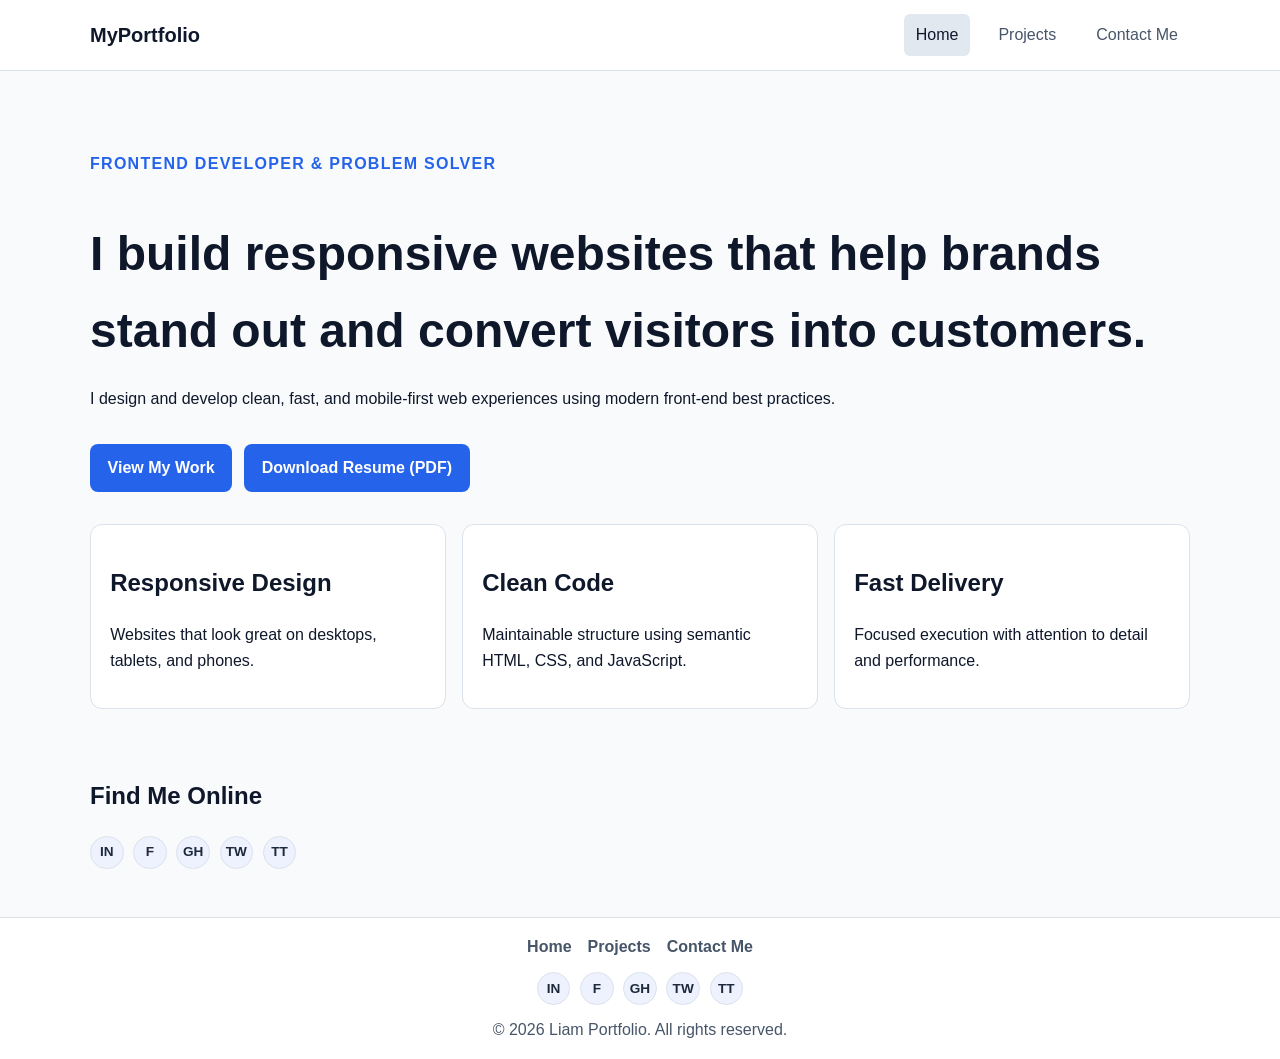
==== index.html @ 13a0f784 "Initial commit" ====
<!DOCTYPE html>
<html lang="en">
  <head>
    <meta charset="UTF-8" />
    <meta name="viewport" content="width=device-width, initial-scale=1.0" />
    <title>Portfolio | Home</title>
    <link rel="stylesheet" href="styles.css" />
  </head>
  <body>
    <header class="site-header">
      <div class="container nav-wrapper">
        <a class="logo" href="index.html">MyPortfolio</a>
        <button class="menu-toggle" aria-label="Open navigation menu" aria-expanded="false" aria-controls="primary-nav">
          ☰
        </button>
        <nav id="primary-nav" class="site-nav">
          <a class="active" href="index.html">Home</a>
          <a href="projects.html">Projects</a>
          <a href="contact.html">Contact Me</a>
        </nav>
      </div>
    </header>

    <main>
      <section class="hero container">
        <p class="eyebrow">Frontend Developer & Problem Solver</p>
        <h1>I build responsive websites that help brands stand out and convert visitors into customers.</h1>
        <p>
          I design and develop clean, fast, and mobile-first web experiences using modern
          front-end best practices.
        </p>
        <div class="hero-actions">
          <a class="button" href="projects.html">View My Work</a>
          <a class="button button-secondary" href="resume.pdf" download>Download Resume (PDF)</a>
        </div>
      </section>

      <section class="highlights container">
        <article class="card">
          <h2>Responsive Design</h2>
          <p>Websites that look great on desktops, tablets, and phones.</p>
        </article>
        <article class="card">
          <h2>Clean Code</h2>
          <p>Maintainable structure using semantic HTML, CSS, and JavaScript.</p>
        </article>
        <article class="card">
          <h2>Fast Delivery</h2>
          <p>Focused execution with attention to detail and performance.</p>
        </article>
      </section>

      <section class="container social-section">
        <h2>Find Me Online</h2>
        <div class="social-links" aria-label="Social media links">
          <a href="https://www.linkedin.com" target="_blank" rel="noopener noreferrer" aria-label="LinkedIn">in</a>
          <a href="https://www.facebook.com" target="_blank" rel="noopener noreferrer" aria-label="Facebook">f</a>
          <a href="https://github.com" target="_blank" rel="noopener noreferrer" aria-label="GitHub">gh</a>
          <a href="https://www.twitch.tv" target="_blank" rel="noopener noreferrer" aria-label="Twitch">tw</a>
          <a href="https://www.tiktok.com" target="_blank" rel="noopener noreferrer" aria-label="TikTok">tt</a>
        </div>
      </section>
    </main>

    <footer class="site-footer">
      <div class="container footer-content">
        <nav class="footer-nav" aria-label="Footer navigation">
          <a href="index.html">Home</a>
          <a href="projects.html">Projects</a>
          <a href="contact.html">Contact Me</a>
        </nav>

        <div class="social-links" aria-label="Social media links">
          <a href="https://www.linkedin.com" target="_blank" rel="noopener noreferrer" aria-label="LinkedIn">in</a>
          <a href="https://www.facebook.com" target="_blank" rel="noopener noreferrer" aria-label="Facebook">f</a>
          <a href="https://github.com" target="_blank" rel="noopener noreferrer" aria-label="GitHub">gh</a>
          <a href="https://www.twitch.tv" target="_blank" rel="noopener noreferrer" aria-label="Twitch">tw</a>
          <a href="https://www.tiktok.com" target="_blank" rel="noopener noreferrer" aria-label="TikTok">tt</a>
        </div>

        <p>&copy; 2026 Liam Portfolio. All rights reserved.</p>
      </div>
    </footer>

    <script src="script.js"></script>
  </body>
</html>
---- styles.css ----
:root {
  --bg: #f8fafc;
  --surface: #ffffff;
  --text: #0f172a;
  --muted: #475569;
  --primary: #2563eb;
  --primary-dark: #1d4ed8;
  --border: #dbe2ea;
}

* {
  box-sizing: border-box;
}

body {
  margin: 0;
  font-family: Arial, Helvetica, sans-serif;
  color: var(--text);
  background: var(--bg);
  line-height: 1.6;
}

.container {
  width: min(1100px, 92%);
  margin: 0 auto;
}

.site-header {
  background: var(--surface);
  border-bottom: 1px solid var(--border);
  position: sticky;
  top: 0;
  z-index: 10;
}

.nav-wrapper {
  display: flex;
  align-items: center;
  justify-content: space-between;
  min-height: 70px;
}

.logo {
  font-size: 1.25rem;
  font-weight: 700;
  color: var(--text);
  text-decoration: none;
}

.site-nav {
  display: flex;
  gap: 1rem;
}

.site-nav a {
  text-decoration: none;
  color: var(--muted);
  padding: 0.5rem 0.75rem;
  border-radius: 6px;
}

.site-nav a:hover,
.site-nav a.active {
  background: #e2e8f0;
  color: var(--text);
}

.menu-toggle {
  display: none;
  font-size: 1.5rem;
  background: transparent;
  border: 1px solid var(--border);
  padding: 0.3rem 0.55rem;
  border-radius: 6px;
  cursor: pointer;
}

.hero {
  padding: 4rem 0 2rem;
}


.eyebrow {
  color: var(--primary);
  font-weight: 700;
  text-transform: uppercase;
  letter-spacing: 0.08em;
  margin-bottom: 0.4rem;
}

.hero-actions {
  display: flex;
  gap: 0.75rem;
  flex-wrap: wrap;
}

.button-secondary {
  background: #0f172a;
}

.button-secondary:hover {
  background: #1e293b;
}
.hero h1 {
  font-size: clamp(2rem, 4vw, 3rem);
  margin-bottom: 0.5rem;
}

.button {
  display: inline-block;
  margin-top: 1rem;
  padding: 0.7rem 1.1rem;
  border: none;
  border-radius: 8px;
  background: var(--primary);
  color: white;
  text-decoration: none;
  font-weight: 600;
  cursor: pointer;
}

.button:hover {
  background: var(--primary-dark);
}

.highlights,
.project-grid {
  display: grid;
  grid-template-columns: repeat(3, 1fr);
  gap: 1rem;
  padding-bottom: 3rem;
}

.card {
  background: var(--surface);
  padding: 1.2rem;
  border: 1px solid var(--border);
  border-radius: 12px;
}

.page-content {
  padding: 2.5rem 0 3rem;
}

.contact-form {
  background: var(--surface);
  border: 1px solid var(--border);
  border-radius: 12px;
  padding: 1.2rem;
  max-width: 650px;
}

.contact-form label {
  display: block;
  margin-top: 0.9rem;
  font-weight: 600;
}

.contact-form input,
.contact-form textarea {
  width: 100%;
  padding: 0.7rem;
  margin-top: 0.35rem;
  border: 1px solid var(--border);
  border-radius: 8px;
  font: inherit;
}

.site-footer {
  border-top: 1px solid var(--border);
  background: var(--surface);
  padding: 1rem 0;
  margin-top: auto;
}

.site-footer p {
  margin: 0;
  color: var(--muted);
  text-align: center;
}

@media (max-width: 768px) {
  .menu-toggle {
    display: block;
  }

  .site-nav {
    display: none;
    position: absolute;
    right: 4%;
    top: 70px;
    flex-direction: column;
    background: var(--surface);
    border: 1px solid var(--border);
    border-radius: 10px;
    padding: 0.5rem;
    width: 190px;
    box-shadow: 0 10px 20px rgba(0, 0, 0, 0.08);
  }

  .site-nav.open {
    display: flex;
  }

  .highlights,
  .project-grid {
    grid-template-columns: 1fr;
  }
}

.social-section {
  padding-bottom: 3rem;
}

.footer-content {
  display: flex;
  flex-direction: column;
  align-items: center;
  gap: 0.75rem;
}

.footer-nav {
  display: flex;
  gap: 1rem;
  flex-wrap: wrap;
  justify-content: center;
}

.footer-nav a {
  text-decoration: none;
  color: var(--muted);
  font-weight: 600;
}

.footer-nav a:hover {
  color: var(--primary);
}

.social-links {
  display: flex;
  gap: 0.6rem;
  flex-wrap: wrap;
}

.social-links a {
  width: 2.1rem;
  height: 2.1rem;
  display: inline-flex;
  align-items: center;
  justify-content: center;
  border: 1px solid var(--border);
  border-radius: 999px;
  background: #eef2ff;
  color: #1e293b;
  text-decoration: none;
  font-size: 0.85rem;
  font-weight: 700;
  text-transform: uppercase;
}

.social-links a:hover {
  background: #dbeafe;
  color: var(--primary-dark);
}
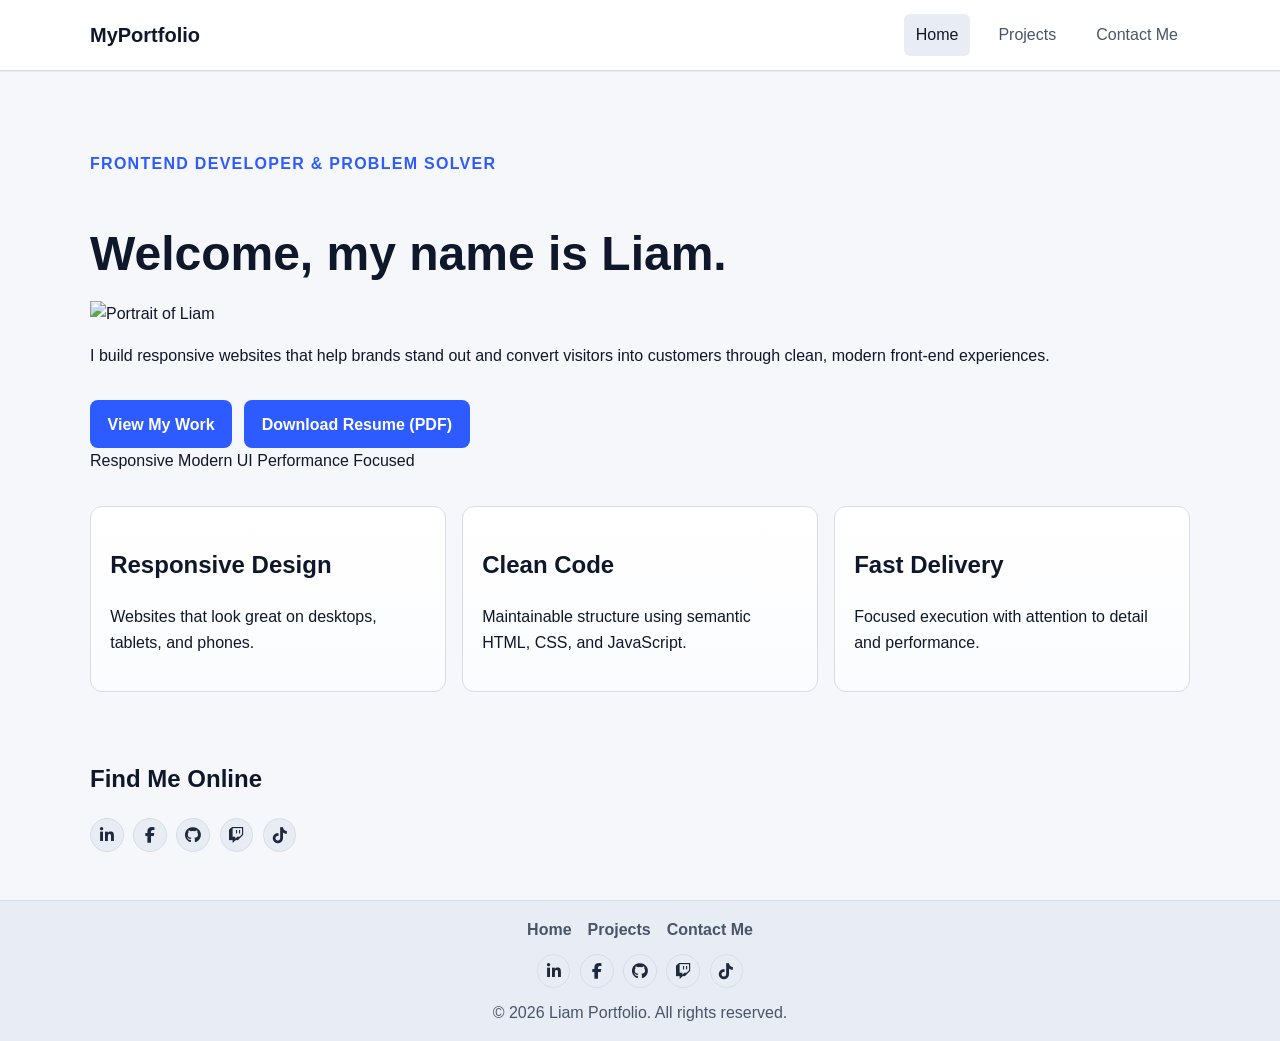
==== commit df480d05: "Added profile picture and changed Social Media Links" ====
--- a/index.html
+++ b/index.html
@@ -5,6 +5,12 @@
     <meta name="viewport" content="width=device-width, initial-scale=1.0" />
     <title>Portfolio | Home</title>
     <link rel="stylesheet" href="styles.css" />
+    <link
+      rel="stylesheet"
+      href="https://cdnjs.cloudflare.com/ajax/libs/font-awesome/6.5.2/css/all.min.css"
+      crossorigin="anonymous"
+      referrerpolicy="no-referrer"
+    />
   </head>
   <body>
     <header class="site-header">
@@ -23,15 +29,31 @@
 
     <main>
       <section class="hero container">
-        <p class="eyebrow">Frontend Developer & Problem Solver</p>
-        <h1>I build responsive websites that help brands stand out and convert visitors into customers.</h1>
-        <p>
-          I design and develop clean, fast, and mobile-first web experiences using modern
-          front-end best practices.
-        </p>
-        <div class="hero-actions">
-          <a class="button" href="projects.html">View My Work</a>
-          <a class="button button-secondary" href="resume.pdf" download>Download Resume (PDF)</a>
+        <div class="hero-content">
+          <p class="eyebrow">Frontend Developer & Problem Solver</p>
+          <div class="hero-intro-row">
+            <h1>Welcome, my name is Liam.</h1>
+            <div class="hero-image-wrap">
+              <img
+                class="hero-image"
+                src="https://images.unsplash.com/photo-1500648767791-00dcc994a43e?auto=format&fit=crop&w=900&q=80"
+                alt="Portrait of Liam"
+              />
+            </div>
+          </div>
+          <p>
+            I build responsive websites that help brands stand out and convert visitors
+            into customers through clean, modern front-end experiences.
+          </p>
+          <div class="hero-actions">
+            <a class="button" href="projects.html">View My Work</a>
+            <a class="button button-secondary" href="resume.pdf" download>Download Resume (PDF)</a>
+          </div>
+          <div class="hero-highlights">
+            <span>Responsive</span>
+            <span>Modern UI</span>
+            <span>Performance Focused</span>
+          </div>
         </div>
       </section>
 
@@ -53,11 +75,11 @@
       <section class="container social-section">
         <h2>Find Me Online</h2>
         <div class="social-links" aria-label="Social media links">
-          <a href="https://www.linkedin.com" target="_blank" rel="noopener noreferrer" aria-label="LinkedIn">in</a>
-          <a href="https://www.facebook.com" target="_blank" rel="noopener noreferrer" aria-label="Facebook">f</a>
-          <a href="https://github.com" target="_blank" rel="noopener noreferrer" aria-label="GitHub">gh</a>
-          <a href="https://www.twitch.tv" target="_blank" rel="noopener noreferrer" aria-label="Twitch">tw</a>
-          <a href="https://www.tiktok.com" target="_blank" rel="noopener noreferrer" aria-label="TikTok">tt</a>
+          <a href="https://www.linkedin.com" target="_blank" rel="noopener noreferrer" aria-label="LinkedIn"><i class="fa-brands fa-linkedin-in" aria-hidden="true"></i></a>
+          <a href="https://www.facebook.com" target="_blank" rel="noopener noreferrer" aria-label="Facebook"><i class="fa-brands fa-facebook-f" aria-hidden="true"></i></a>
+          <a href="https://github.com" target="_blank" rel="noopener noreferrer" aria-label="GitHub"><i class="fa-brands fa-github" aria-hidden="true"></i></a>
+          <a href="https://www.twitch.tv" target="_blank" rel="noopener noreferrer" aria-label="Twitch"><i class="fa-brands fa-twitch" aria-hidden="true"></i></a>
+          <a href="https://www.tiktok.com" target="_blank" rel="noopener noreferrer" aria-label="TikTok"><i class="fa-brands fa-tiktok" aria-hidden="true"></i></a>
         </div>
       </section>
     </main>
@@ -71,11 +93,11 @@
         </nav>
 
         <div class="social-links" aria-label="Social media links">
-          <a href="https://www.linkedin.com" target="_blank" rel="noopener noreferrer" aria-label="LinkedIn">in</a>
-          <a href="https://www.facebook.com" target="_blank" rel="noopener noreferrer" aria-label="Facebook">f</a>
-          <a href="https://github.com" target="_blank" rel="noopener noreferrer" aria-label="GitHub">gh</a>
-          <a href="https://www.twitch.tv" target="_blank" rel="noopener noreferrer" aria-label="Twitch">tw</a>
-          <a href="https://www.tiktok.com" target="_blank" rel="noopener noreferrer" aria-label="TikTok">tt</a>
+          <a href="https://www.linkedin.com" target="_blank" rel="noopener noreferrer" aria-label="LinkedIn"><i class="fa-brands fa-linkedin-in" aria-hidden="true"></i></a>
+          <a href="https://www.facebook.com" target="_blank" rel="noopener noreferrer" aria-label="Facebook"><i class="fa-brands fa-facebook-f" aria-hidden="true"></i></a>
+          <a href="https://github.com" target="_blank" rel="noopener noreferrer" aria-label="GitHub"><i class="fa-brands fa-github" aria-hidden="true"></i></a>
+          <a href="https://www.twitch.tv" target="_blank" rel="noopener noreferrer" aria-label="Twitch"><i class="fa-brands fa-twitch" aria-hidden="true"></i></a>
+          <a href="https://www.tiktok.com" target="_blank" rel="noopener noreferrer" aria-label="TikTok"><i class="fa-brands fa-tiktok" aria-hidden="true"></i></a>
         </div>
 
         <p>&copy; 2026 Liam Portfolio. All rights reserved.</p>
--- a/styles.css
+++ b/styles.css
@@ -1,11 +1,12 @@
 :root {
-  --bg: #f8fafc;
+  --bg: #f5f7fb;
   --surface: #ffffff;
+  --secondary: #e8edf5;
   --text: #0f172a;
   --muted: #475569;
-  --primary: #2563eb;
-  --primary-dark: #1d4ed8;
-  --border: #dbe2ea;
+  --primary: #2d5bff;
+  --primary-dark: #1e46d9;
+  --border: #d6dde8;
 }
 
 * {
@@ -27,6 +28,7 @@
 
 .site-header {
   background: var(--surface);
+  box-shadow: 0 1px 0 rgba(15, 23, 42, 0.04);
   border-bottom: 1px solid var(--border);
   position: sticky;
   top: 0;
@@ -61,7 +63,7 @@
 
 .site-nav a:hover,
 .site-nav a.active {
-  background: #e2e8f0;
+  background: var(--secondary);
   color: var(--text);
 }
 
@@ -73,6 +75,10 @@
   padding: 0.3rem 0.55rem;
   border-radius: 6px;
   cursor: pointer;
+}
+
+.menu-toggle:hover {
+  background: var(--secondary);
 }
 
 .hero {
@@ -95,11 +101,11 @@
 }
 
 .button-secondary {
-  background: #0f172a;
+  background: #334155;
 }
 
 .button-secondary:hover {
-  background: #1e293b;
+  background: #1f2937;
 }
 .hero h1 {
   font-size: clamp(2rem, 4vw, 3rem);
@@ -132,7 +138,7 @@
 }
 
 .card {
-  background: var(--surface);
+  background: linear-gradient(180deg, var(--surface) 0%, #fbfcff 100%);
   padding: 1.2rem;
   border: 1px solid var(--border);
   border-radius: 12px;
@@ -168,7 +174,7 @@
 
 .site-footer {
   border-top: 1px solid var(--border);
-  background: var(--surface);
+  background: var(--secondary);
   padding: 1rem 0;
   margin-top: auto;
 }
@@ -250,7 +256,7 @@
   justify-content: center;
   border: 1px solid var(--border);
   border-radius: 999px;
-  background: #eef2ff;
+  background: var(--secondary);
   color: #1e293b;
   text-decoration: none;
   font-size: 0.85rem;
@@ -259,6 +265,12 @@
 }
 
 .social-links a:hover {
-  background: #dbeafe;
+  background: #dbe4ff;
   color: var(--primary-dark);
 }
+
+
+.social-links a i {
+  font-size: 1rem;
+  line-height: 1;
+}
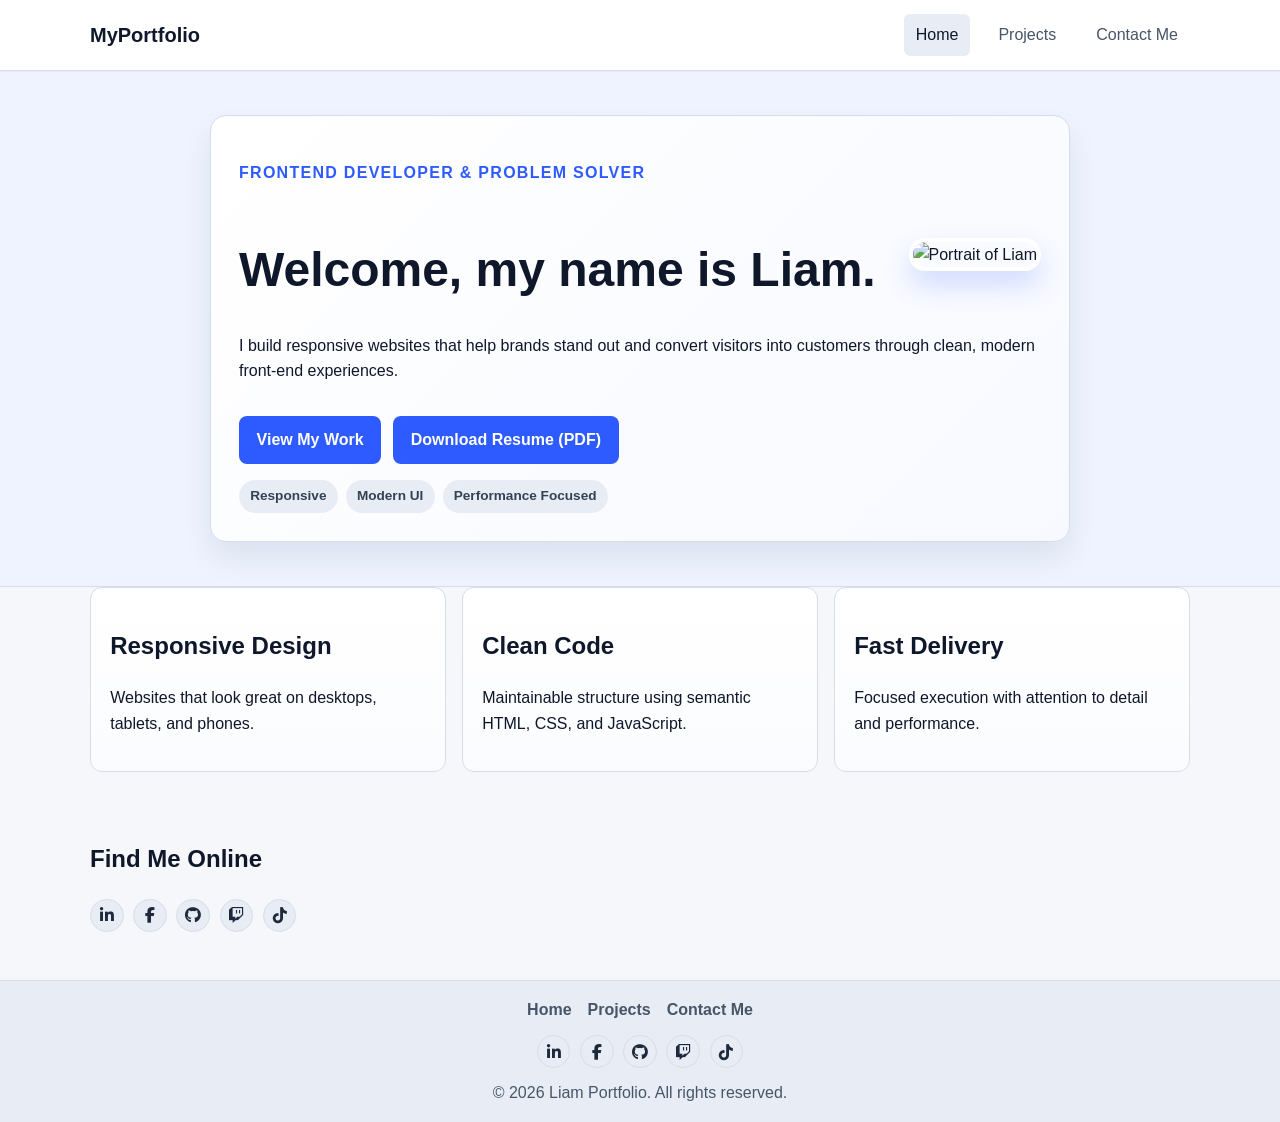
==== commit c4105267: "Index.html - Changed the layout so my info in a card" ====
--- a/index.html
+++ b/index.html
@@ -28,31 +28,35 @@
     </header>
 
     <main>
-      <section class="hero container">
-        <div class="hero-content">
-          <p class="eyebrow">Frontend Developer & Problem Solver</p>
-          <div class="hero-intro-row">
-            <h1>Welcome, my name is Liam.</h1>
-            <div class="hero-image-wrap">
-              <img
-                class="hero-image"
-                src="https://images.unsplash.com/photo-1500648767791-00dcc994a43e?auto=format&fit=crop&w=900&q=80"
-                alt="Portrait of Liam"
-              />
+      <section class="intro-section">
+        <div class="container">
+          <div class="hero">
+            <div class="hero-content">
+              <p class="eyebrow">Frontend Developer & Problem Solver</p>
+              <div class="hero-intro-row">
+                <h1>Welcome, my name is Liam.</h1>
+                <div class="hero-image-wrap">
+                  <img
+                    class="hero-image"
+                    src="https://images.unsplash.com/photo-1500648767791-00dcc994a43e?auto=format&fit=crop&w=900&q=80"
+                    alt="Portrait of Liam"
+                  />
+                </div>
+              </div>
+              <p>
+                I build responsive websites that help brands stand out and convert visitors
+                into customers through clean, modern front-end experiences.
+              </p>
+              <div class="hero-actions">
+                <a class="button" href="projects.html">View My Work</a>
+                <a class="button button-secondary" href="resume.pdf" download>Download Resume (PDF)</a>
+              </div>
+              <div class="hero-highlights">
+                <span>Responsive</span>
+                <span>Modern UI</span>
+                <span>Performance Focused</span>
+              </div>
             </div>
-          </div>
-          <p>
-            I build responsive websites that help brands stand out and convert visitors
-            into customers through clean, modern front-end experiences.
-          </p>
-          <div class="hero-actions">
-            <a class="button" href="projects.html">View My Work</a>
-            <a class="button button-secondary" href="resume.pdf" download>Download Resume (PDF)</a>
-          </div>
-          <div class="hero-highlights">
-            <span>Responsive</span>
-            <span>Modern UI</span>
-            <span>Performance Focused</span>
           </div>
         </div>
       </section>
--- a/styles.css
+++ b/styles.css
@@ -82,9 +82,44 @@
 }
 
 .hero {
-  padding: 4rem 0 2rem;
-}
-
+  padding: 0;
+}
+
+.intro-section {
+  background: #eef3ff;
+  padding: 2.75rem 0;
+  border-bottom: 1px solid var(--border);
+}
+
+.hero-content {
+  max-width: 860px;
+  margin: 0 auto;
+  background: linear-gradient(135deg, #ffffff 0%, #f7f9ff 100%);
+  border: 1px solid var(--border);
+  border-radius: 1rem;
+  padding: 1.75rem;
+  box-shadow: 0 16px 30px rgba(15, 23, 42, 0.08);
+}
+
+.hero-intro-row {
+  display: flex;
+  align-items: center;
+  justify-content: space-between;
+  gap: 1rem;
+}
+
+.hero-image-wrap {
+  flex: 0 0 auto;
+}
+
+.hero-image {
+  width: 120px;
+  height: 120px;
+  object-fit: cover;
+  border-radius: 999px;
+  border: 4px solid var(--surface);
+  box-shadow: 0 14px 28px rgba(45, 91, 255, 0.2);
+}
 
 .eyebrow {
   color: var(--primary);
@@ -98,6 +133,23 @@
   display: flex;
   gap: 0.75rem;
   flex-wrap: wrap;
+}
+
+
+.hero-highlights {
+  display: flex;
+  flex-wrap: wrap;
+  gap: 0.5rem;
+  margin-top: 1rem;
+}
+
+.hero-highlights span {
+  background: var(--secondary);
+  color: #334155;
+  padding: 0.35rem 0.7rem;
+  border-radius: 999px;
+  font-size: 0.85rem;
+  font-weight: 600;
 }
 
 .button-secondary {
@@ -208,6 +260,25 @@
     display: flex;
   }
 
+  .hero-content {
+    padding: 1.2rem;
+  }
+
+  .hero-intro-row {
+    flex-direction: column-reverse;
+    text-align: center;
+  }
+
+  .hero-image {
+    width: 96px;
+    height: 96px;
+  }
+
+  .hero-actions,
+  .hero-highlights {
+    justify-content: center;
+  }
+
   .highlights,
   .project-grid {
     grid-template-columns: 1fr;
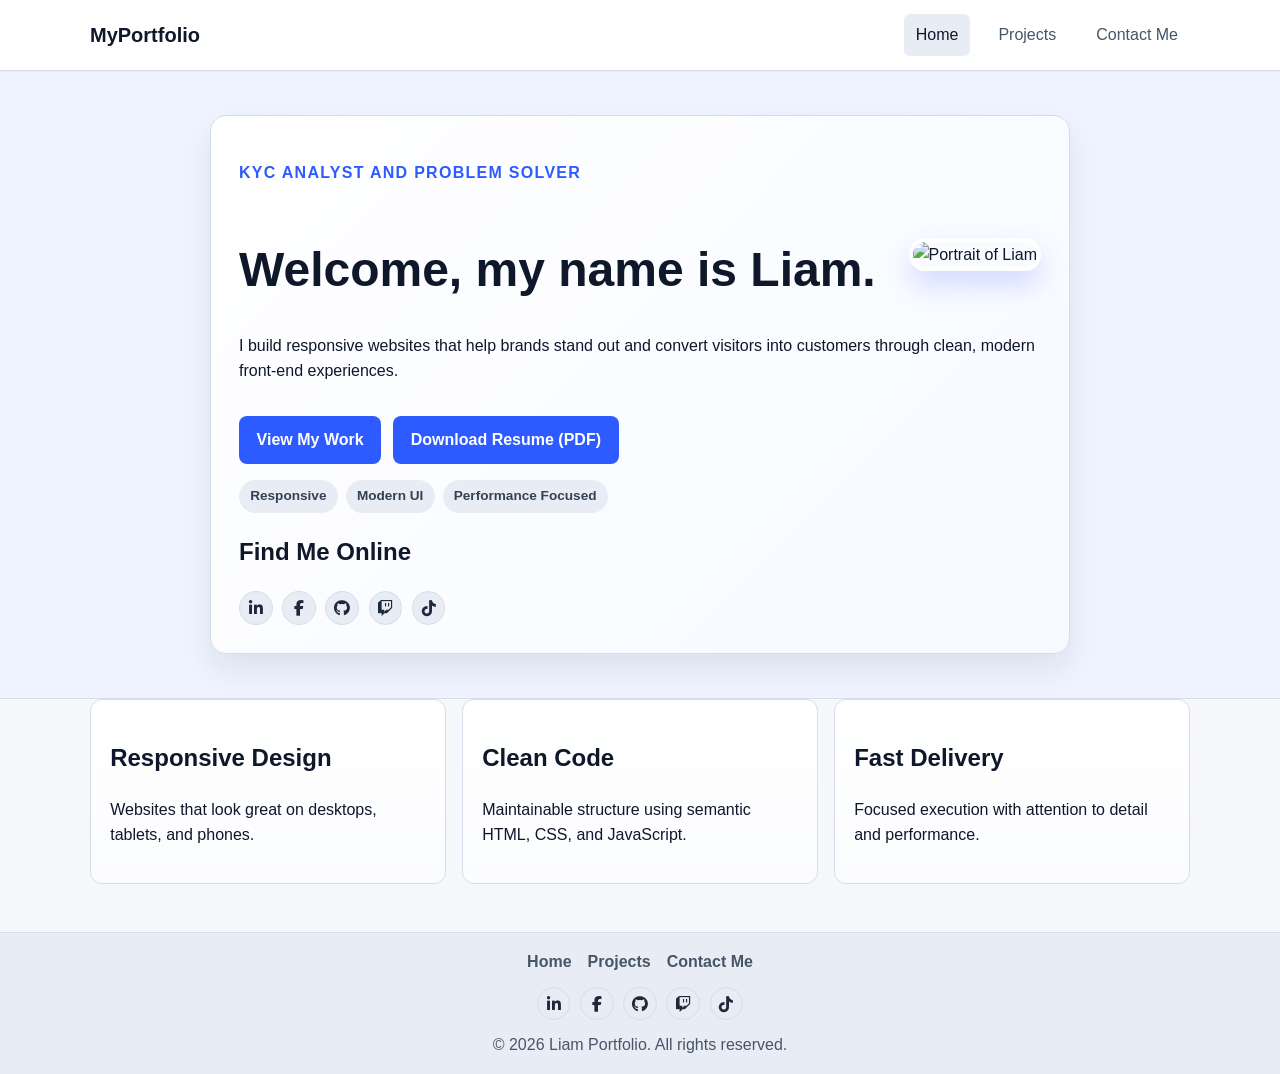
==== commit a9b070db: "Add icons to section" ====
--- a/index.html
+++ b/index.html
@@ -32,7 +32,7 @@
         <div class="container">
           <div class="hero">
             <div class="hero-content">
-              <p class="eyebrow">Frontend Developer & Problem Solver</p>
+              <p class="eyebrow">KYC Analyst and Problem Solver</p>
               <div class="hero-intro-row">
                 <h1>Welcome, my name is Liam.</h1>
                 <div class="hero-image-wrap">
@@ -56,6 +56,16 @@
                 <span>Modern UI</span>
                 <span>Performance Focused</span>
               </div>
+              
+                <h2>Find Me Online</h2>
+                <div class="social-links" aria-label="Social media links">
+                  <a href="https://www.linkedin.com" target="_blank" rel="noopener noreferrer" aria-label="LinkedIn"><i class="fa-brands fa-linkedin-in" aria-hidden="true"></i></a>
+                  <a href="https://www.facebook.com" target="_blank" rel="noopener noreferrer" aria-label="Facebook"><i class="fa-brands fa-facebook-f" aria-hidden="true"></i></a>
+                  <a href="https://github.com" target="_blank" rel="noopener noreferrer" aria-label="GitHub"><i class="fa-brands fa-github" aria-hidden="true"></i></a>
+                  <a href="https://www.twitch.tv" target="_blank" rel="noopener noreferrer" aria-label="Twitch"><i class="fa-brands fa-twitch" aria-hidden="true"></i></a>
+                  <a href="https://www.tiktok.com" target="_blank" rel="noopener noreferrer" aria-label="TikTok"><i class="fa-brands fa-tiktok" aria-hidden="true"></i></a>
+                </div>
+           
             </div>
           </div>
         </div>
@@ -76,16 +86,6 @@
         </article>
       </section>
 
-      <section class="container social-section">
-        <h2>Find Me Online</h2>
-        <div class="social-links" aria-label="Social media links">
-          <a href="https://www.linkedin.com" target="_blank" rel="noopener noreferrer" aria-label="LinkedIn"><i class="fa-brands fa-linkedin-in" aria-hidden="true"></i></a>
-          <a href="https://www.facebook.com" target="_blank" rel="noopener noreferrer" aria-label="Facebook"><i class="fa-brands fa-facebook-f" aria-hidden="true"></i></a>
-          <a href="https://github.com" target="_blank" rel="noopener noreferrer" aria-label="GitHub"><i class="fa-brands fa-github" aria-hidden="true"></i></a>
-          <a href="https://www.twitch.tv" target="_blank" rel="noopener noreferrer" aria-label="Twitch"><i class="fa-brands fa-twitch" aria-hidden="true"></i></a>
-          <a href="https://www.tiktok.com" target="_blank" rel="noopener noreferrer" aria-label="TikTok"><i class="fa-brands fa-tiktok" aria-hidden="true"></i></a>
-        </div>
-      </section>
     </main>
 
     <footer class="site-footer">
--- a/styles.css
+++ b/styles.css
@@ -179,6 +179,12 @@
 
 .button:hover {
   background: var(--primary-dark);
+}
+
+.project-button {
+  margin-top: 0.8rem;
+  padding: 0.55rem 0.95rem;
+  font-size: 0.95rem;
 }
 
 .highlights,
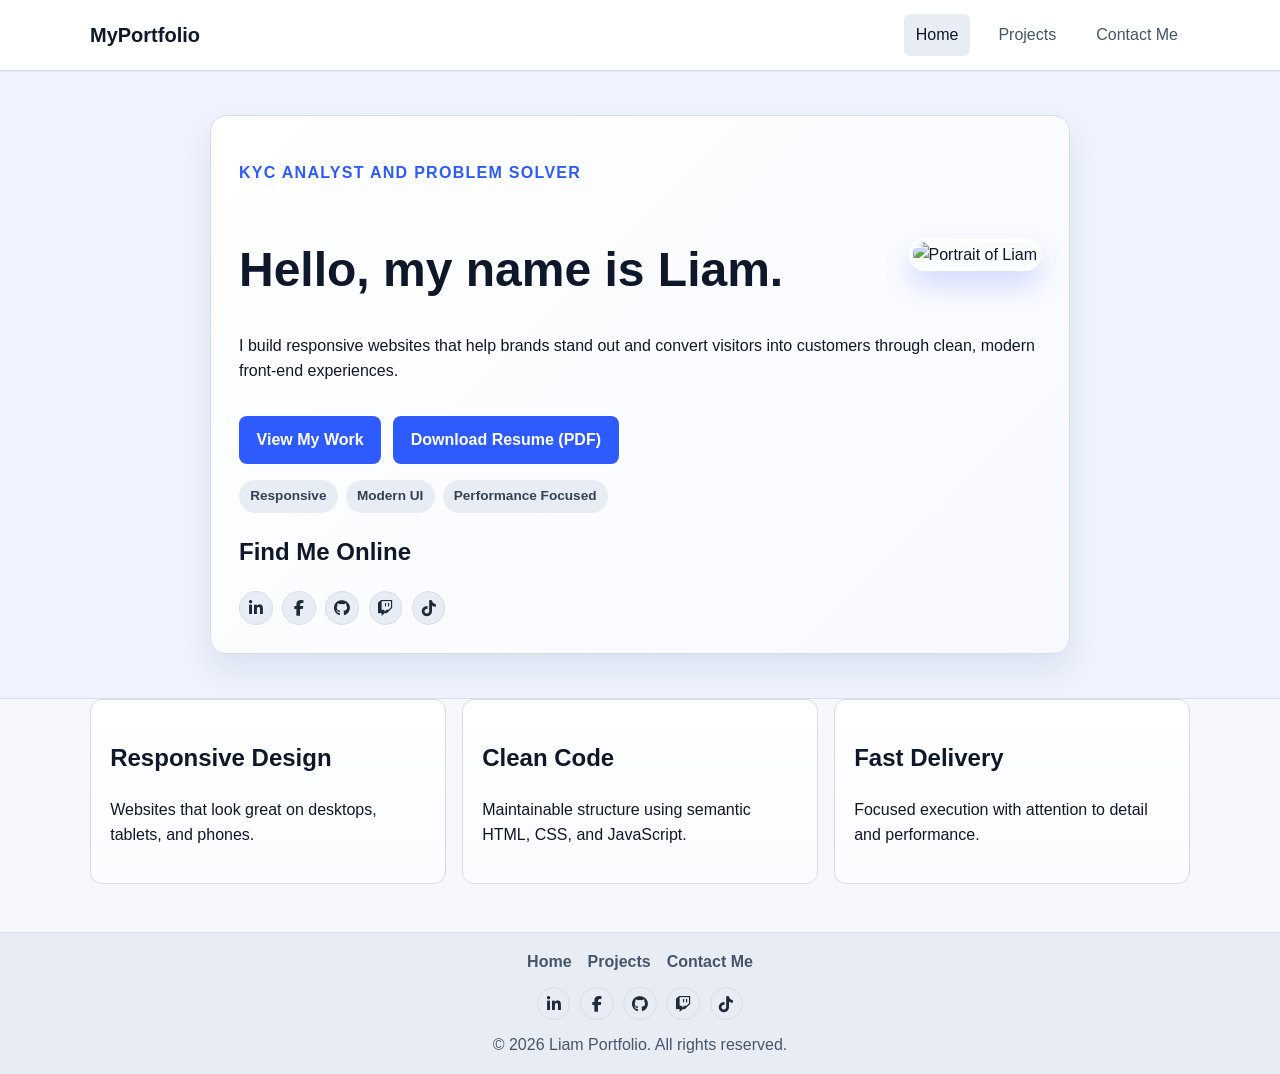
==== commit f0b53fec: "Added profile image" ====
--- a/index.html
+++ b/index.html
@@ -34,11 +34,11 @@
             <div class="hero-content">
               <p class="eyebrow">KYC Analyst and Problem Solver</p>
               <div class="hero-intro-row">
-                <h1>Welcome, my name is Liam.</h1>
+                <h1>Hello, my name is Liam.</h1>
                 <div class="hero-image-wrap">
                   <img
                     class="hero-image"
-                    src="https://images.unsplash.com/photo-1500648767791-00dcc994a43e?auto=format&fit=crop&w=900&q=80"
+                    src="IMG_3958.PNG"
                     alt="Portrait of Liam"
                   />
                 </div>
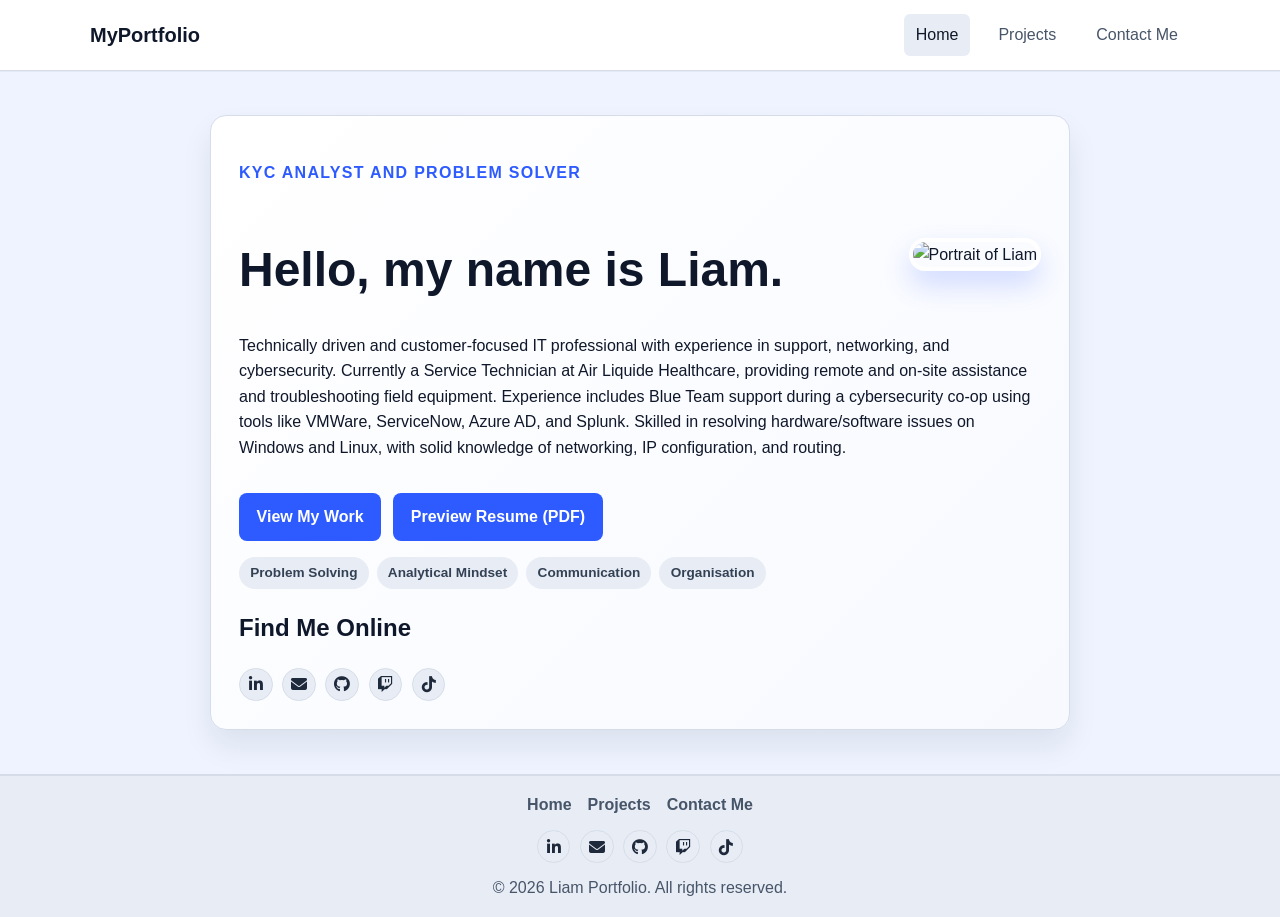
==== commit 40027127: "Updated social icons, skills tag, and meta description" ====
--- a/index.html
+++ b/index.html
@@ -3,6 +3,7 @@
   <head>
     <meta charset="UTF-8" />
     <meta name="viewport" content="width=device-width, initial-scale=1.0" />
+    <meta name="description" content="Liam's personal portfolio website featuring projects, professional background, resume, and contact information." />
     <title>Portfolio | Home</title>
     <link rel="stylesheet" href="styles.css" />
     <link
@@ -44,23 +45,27 @@
                 </div>
               </div>
               <p>
-                I build responsive websites that help brands stand out and convert visitors
-                into customers through clean, modern front-end experiences.
+                Technically driven and customer-focused IT professional with experience in support, networking, and cybersecurity. Currently a
+                Service Technician at Air Liquide Healthcare, providing remote and on-site assistance and troubleshooting field equipment.
+                Experience includes Blue Team support during a cybersecurity co-op using tools like VMWare, ServiceNow, Azure AD, and Splunk.
+                Skilled in resolving hardware/software issues on Windows and Linux, with solid knowledge of networking, IP configuration, and
+                routing.
               </p>
               <div class="hero-actions">
                 <a class="button" href="projects.html">View My Work</a>
-                <a class="button button-secondary" href="resume.pdf" download>Download Resume (PDF)</a>
+                <a class="button button-secondary" href="resume.pdf" download>Preview Resume (PDF)</a>
               </div>
               <div class="hero-highlights">
-                <span>Responsive</span>
-                <span>Modern UI</span>
-                <span>Performance Focused</span>
+                <span>Problem Solving</span>
+                <span>Analytical Mindset</span>
+                <span>Communication</span>
+                <span>Organisation</span>
               </div>
               
                 <h2>Find Me Online</h2>
                 <div class="social-links" aria-label="Social media links">
                   <a href="https://www.linkedin.com" target="_blank" rel="noopener noreferrer" aria-label="LinkedIn"><i class="fa-brands fa-linkedin-in" aria-hidden="true"></i></a>
-                  <a href="https://www.facebook.com" target="_blank" rel="noopener noreferrer" aria-label="Facebook"><i class="fa-brands fa-facebook-f" aria-hidden="true"></i></a>
+                  <a href="mailto:liam@example.com" aria-label="Email"><i class="fa-solid fa-envelope" aria-hidden="true"></i></a>
                   <a href="https://github.com" target="_blank" rel="noopener noreferrer" aria-label="GitHub"><i class="fa-brands fa-github" aria-hidden="true"></i></a>
                   <a href="https://www.twitch.tv" target="_blank" rel="noopener noreferrer" aria-label="Twitch"><i class="fa-brands fa-twitch" aria-hidden="true"></i></a>
                   <a href="https://www.tiktok.com" target="_blank" rel="noopener noreferrer" aria-label="TikTok"><i class="fa-brands fa-tiktok" aria-hidden="true"></i></a>
@@ -70,22 +75,6 @@
           </div>
         </div>
       </section>
-
-      <section class="highlights container">
-        <article class="card">
-          <h2>Responsive Design</h2>
-          <p>Websites that look great on desktops, tablets, and phones.</p>
-        </article>
-        <article class="card">
-          <h2>Clean Code</h2>
-          <p>Maintainable structure using semantic HTML, CSS, and JavaScript.</p>
-        </article>
-        <article class="card">
-          <h2>Fast Delivery</h2>
-          <p>Focused execution with attention to detail and performance.</p>
-        </article>
-      </section>
-
     </main>
 
     <footer class="site-footer">
@@ -98,7 +87,7 @@
 
         <div class="social-links" aria-label="Social media links">
           <a href="https://www.linkedin.com" target="_blank" rel="noopener noreferrer" aria-label="LinkedIn"><i class="fa-brands fa-linkedin-in" aria-hidden="true"></i></a>
-          <a href="https://www.facebook.com" target="_blank" rel="noopener noreferrer" aria-label="Facebook"><i class="fa-brands fa-facebook-f" aria-hidden="true"></i></a>
+          <a href="mailto:liam@example.com" aria-label="Email"><i class="fa-solid fa-envelope" aria-hidden="true"></i></a>
           <a href="https://github.com" target="_blank" rel="noopener noreferrer" aria-label="GitHub"><i class="fa-brands fa-github" aria-hidden="true"></i></a>
           <a href="https://www.twitch.tv" target="_blank" rel="noopener noreferrer" aria-label="Twitch"><i class="fa-brands fa-twitch" aria-hidden="true"></i></a>
           <a href="https://www.tiktok.com" target="_blank" rel="noopener noreferrer" aria-label="TikTok"><i class="fa-brands fa-tiktok" aria-hidden="true"></i></a>
